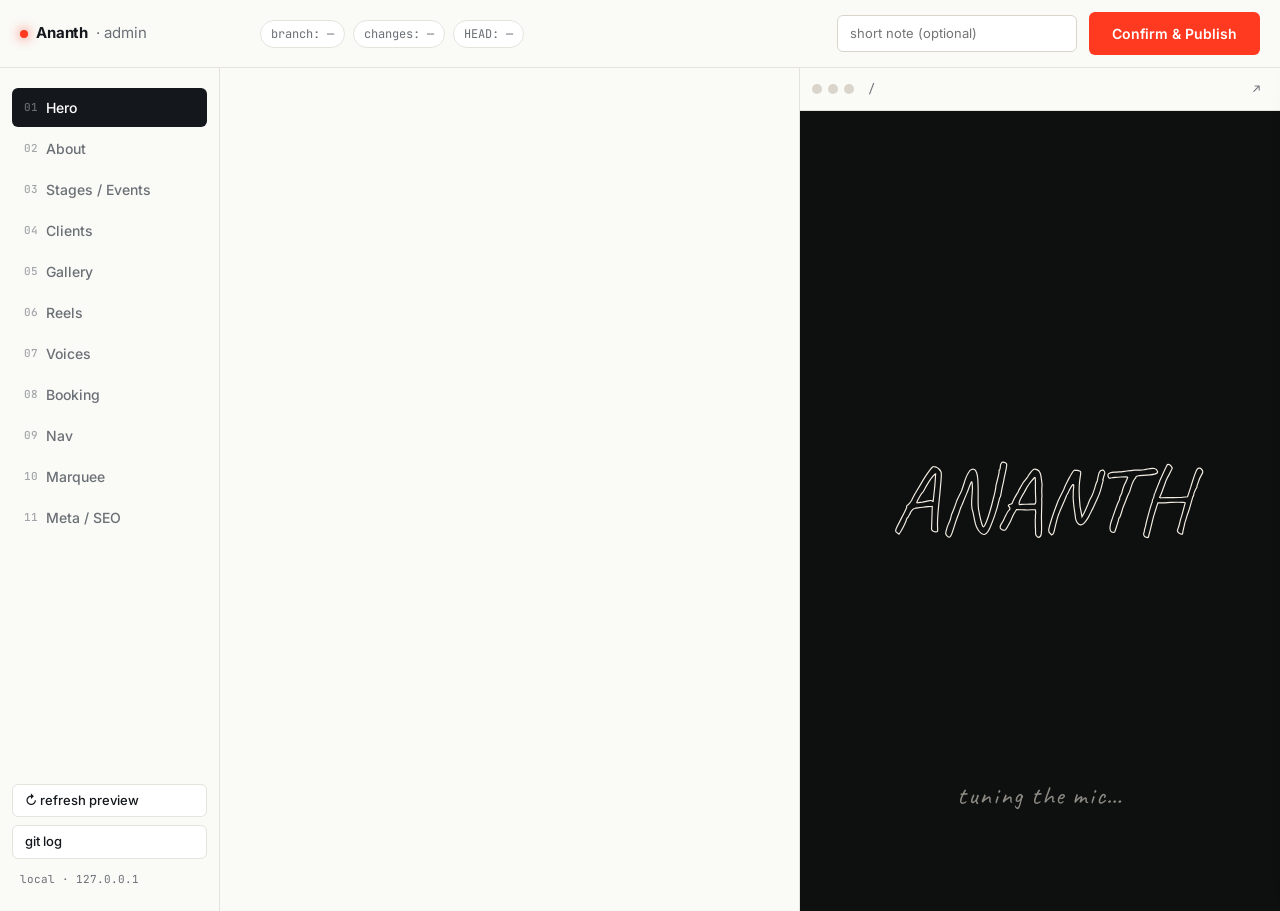
==== admin/index.html @ 7fa90a32 "admin: add admin editor + refactor to render from content.json" ====
<!doctype html>
<html lang="en">
<head>
<meta charset="utf-8" />
<meta name="viewport" content="width=device-width,initial-scale=1" />
<title>Ananth · Admin</title>
<link rel="preconnect" href="https://fonts.googleapis.com">
<link rel="preconnect" href="https://fonts.gstatic.com" crossorigin>
<link href="https://fonts.googleapis.com/css2?family=Inter:wght@400;500;600;700&family=JetBrains+Mono:wght@400;500&display=swap" rel="stylesheet">
<link rel="stylesheet" href="admin.css" />
</head>
<body>

<!-- Top bar -->
<header class="topbar">
  <div class="topbar__left">
    <span class="dot"></span>
    <strong>Ananth</strong>
    <span class="muted">· admin</span>
  </div>
  <div class="topbar__center" id="gitStatus">
    <span class="badge" id="badgeBranch">branch: —</span>
    <span class="badge" id="badgeDirty">changes: —</span>
    <span class="badge" id="badgeSha">HEAD: —</span>
  </div>
  <div class="topbar__right">
    <input type="text" id="noteInput" placeholder="short note (optional)" maxlength="60" />
    <button id="btnPublish" class="btn btn--publish" title="save · commit · push">
      <span class="btn__label">Confirm &amp; Publish</span>
      <span class="btn__spinner"></span>
    </button>
  </div>
</header>

<!-- Layout -->
<main class="layout">

  <!-- Sidebar sections -->
  <aside class="sidebar">
    <nav class="sections" id="sections">
      <button class="section-btn is-active" data-section="hero"><span>01</span> Hero</button>
      <button class="section-btn" data-section="about"><span>02</span> About</button>
      <button class="section-btn" data-section="stages"><span>03</span> Stages / Events</button>
      <button class="section-btn" data-section="clients"><span>04</span> Clients</button>
      <button class="section-btn" data-section="gallery"><span>05</span> Gallery</button>
      <button class="section-btn" data-section="reels"><span>06</span> Reels</button>
      <button class="section-btn" data-section="voices"><span>07</span> Voices</button>
      <button class="section-btn" data-section="book"><span>08</span> Booking</button>
      <button class="section-btn" data-section="nav"><span>09</span> Nav</button>
      <button class="section-btn" data-section="marquee"><span>10</span> Marquee</button>
      <button class="section-btn" data-section="meta"><span>11</span> Meta / SEO</button>
    </nav>

    <div class="sidebar__foot">
      <button class="btn btn--ghost btn--sm" id="btnRefreshPreview">↻ refresh preview</button>
      <button class="btn btn--ghost btn--sm" id="btnHistory">git log</button>
      <div class="hint">local · 127.0.0.1</div>
    </div>
  </aside>

  <!-- Form panel -->
  <section class="panel">
    <div class="panel__inner" id="form"></div>
  </section>

  <!-- Live preview -->
  <section class="preview">
    <div class="preview__bar">
      <span class="preview__dot"></span><span class="preview__dot"></span><span class="preview__dot"></span>
      <span class="preview__url">/</span>
      <button class="preview__btn" id="btnOpenNew" title="open in new tab">↗</button>
    </div>
    <iframe id="previewFrame" src="/?admin=1" title="Live preview"></iframe>
  </section>
</main>

<!-- Toast -->
<div class="toast" id="toast" aria-live="polite"></div>

<!-- History drawer -->
<div class="drawer" id="drawer" aria-hidden="true">
  <div class="drawer__head">
    <strong>Recent commits</strong>
    <button class="drawer__close" id="drawerClose" aria-label="close">×</button>
  </div>
  <ol class="drawer__list" id="drawerList"></ol>
</div>

<script src="admin.js"></script>
</body>
</html>
---- admin/admin.css ----
/* =========================================================
   Ananth · Admin (dashboard) — deliberately different from
   the portfolio itself: light, restrained, editorial.
   ========================================================= */

:root {
  --ink:       #14181c;
  --paper:     #fafaf7;
  --card:      #ffffff;
  --line:      #e6e3dc;
  --line-2:    #d9d5cb;
  --muted:     #6b7076;
  --accent:    #ff3a20;
  --accent-2:  #14181c;
  --ok:        #16a34a;
  --warn:      #b45309;
  --err:       #b91c1c;

  --font-sans: "Inter", system-ui, sans-serif;
  --font-mono: "JetBrains Mono", ui-monospace, "Menlo", monospace;

  --shadow-1: 0 1px 2px rgba(20,24,28,.04), 0 4px 12px rgba(20,24,28,.05);
  --shadow-2: 0 10px 40px -12px rgba(20,24,28,.18);

  --radius:  10px;
  --radius-sm: 6px;
}

* { box-sizing: border-box; }
html, body { margin: 0; padding: 0; }
body {
  font-family: var(--font-sans);
  color: var(--ink);
  background: var(--paper);
  font-size: 14px;
  line-height: 1.5;
  min-height: 100vh;
  -webkit-font-smoothing: antialiased;
}
img { max-width: 100%; display: block; }
button { font: inherit; color: inherit; cursor: pointer; background: none; border: 0; }
input, textarea, select { font: inherit; color: inherit; }
a { color: var(--ink); }

/* -------- top bar -------- */
.topbar {
  position: sticky; top: 0; z-index: 10;
  display: grid;
  grid-template-columns: 220px 1fr auto;
  align-items: center;
  gap: 20px;
  padding: 12px 20px;
  background: rgba(250,250,247,0.92);
  backdrop-filter: blur(10px);
  border-bottom: 1px solid var(--line);
}
.topbar__left { display: flex; align-items: center; gap: 8px; font-size: 15px; }
.topbar__left .dot { width: 8px; height: 8px; border-radius: 99px; background: var(--accent); box-shadow: 0 0 12px var(--accent); }
.topbar__left strong { font-weight: 700; letter-spacing: -0.01em; }
.muted { color: var(--muted); }

.topbar__center { display: flex; gap: 8px; align-items: center; overflow: hidden; }
.badge {
  display: inline-flex; align-items: center; gap: 6px;
  padding: 4px 10px;
  background: var(--card);
  border: 1px solid var(--line);
  border-radius: 999px;
  font-family: var(--font-mono);
  font-size: 12px;
  color: var(--muted);
  white-space: nowrap;
}
.badge.is-dirty { background: #fff7ed; color: var(--warn); border-color: #fed7aa; }
.badge.is-clean { background: #f0fdf4; color: var(--ok); border-color: #bbf7d0; }
.badge.is-ahead { background: #eff6ff; color: #1d4ed8; border-color: #bfdbfe; }

.topbar__right { display: flex; align-items: center; gap: 12px; }
#noteInput {
  padding: 8px 12px;
  border: 1px solid var(--line-2);
  background: var(--card);
  border-radius: var(--radius-sm);
  width: 240px;
  font-size: 13px;
}
#noteInput:focus { outline: 2px solid var(--accent); outline-offset: -1px; }

/* -------- buttons -------- */
.btn {
  padding: 10px 16px;
  border-radius: var(--radius-sm);
  font-weight: 500;
  border: 1px solid transparent;
  transition: background .18s, border-color .18s, color .18s, transform .12s;
  display: inline-flex; align-items: center; gap: 8px;
  position: relative;
}
.btn:active { transform: translateY(1px); }
.btn--publish {
  background: var(--accent);
  color: white;
  padding: 10px 22px;
  font-weight: 600;
}
.btn--publish:hover { background: #cc2a15; }
.btn--publish.is-loading .btn__label { opacity: .35; }
.btn--publish .btn__spinner {
  display: none;
  position: absolute; right: 14px;
  width: 14px; height: 14px;
  border: 2px solid rgba(255,255,255,.4);
  border-top-color: white;
  border-radius: 99px;
  animation: spin 0.8s linear infinite;
}
.btn--publish.is-loading .btn__spinner { display: inline-block; }
@keyframes spin { to { transform: rotate(360deg); } }

.btn--ghost { background: var(--card); border-color: var(--line); }
.btn--ghost:hover { border-color: var(--ink); }
.btn--sm { padding: 6px 12px; font-size: 13px; }
.btn--danger { color: var(--err); border-color: #fecaca; background: #fff1f2; }
.btn--danger:hover { background: #fee2e2; }

/* -------- layout -------- */
.layout {
  display: grid;
  grid-template-columns: 220px 1fr minmax(320px, 480px);
  min-height: calc(100vh - 57px);
}
@media (max-width: 1200px) {
  .layout { grid-template-columns: 200px 1fr; }
  .preview { display: none; }
}

/* -------- sidebar -------- */
.sidebar {
  border-right: 1px solid var(--line);
  padding: 20px 12px;
  display: flex;
  flex-direction: column;
  gap: 24px;
  background: var(--paper);
}
.sections { display: flex; flex-direction: column; gap: 2px; }
.section-btn {
  padding: 9px 12px;
  border-radius: var(--radius-sm);
  text-align: left;
  color: var(--muted);
  font-size: 14px;
  font-weight: 500;
  transition: background .15s, color .15s;
  display: flex;
  align-items: center;
  gap: 8px;
}
.section-btn span {
  font-family: var(--font-mono);
  font-size: 11px;
  color: var(--muted);
  opacity: .6;
}
.section-btn:hover { background: var(--card); color: var(--ink); }
.section-btn.is-active { background: var(--ink); color: white; }
.section-btn.is-active span { color: rgba(255,255,255,.6); }

.sidebar__foot { margin-top: auto; display: flex; flex-direction: column; gap: 8px; }
.hint { font-family: var(--font-mono); font-size: 11px; color: var(--muted); padding: 4px 8px; }

/* -------- panel (form) -------- */
.panel {
  padding: 24px 32px;
  overflow-y: auto;
  border-right: 1px solid var(--line);
  background: var(--paper);
}
.panel__inner { max-width: 780px; }

.section-head {
  display: flex;
  align-items: baseline;
  gap: 12px;
  margin-bottom: 24px;
  padding-bottom: 12px;
  border-bottom: 1px solid var(--line);
}
.section-head h2 {
  font-size: 22px;
  font-weight: 700;
  letter-spacing: -0.02em;
  margin: 0;
}
.section-head .sub {
  color: var(--muted);
  font-size: 13px;
}

/* Field styling */
.field { margin-bottom: 20px; }
.field__label {
  display: block;
  font-size: 12px;
  font-weight: 600;
  text-transform: uppercase;
  letter-spacing: 0.06em;
  color: var(--muted);
  margin-bottom: 6px;
}
.field__hint { font-size: 12px; color: var(--muted); margin-top: 4px; }

.input, .textarea {
  width: 100%;
  padding: 10px 12px;
  border: 1px solid var(--line-2);
  border-radius: var(--radius-sm);
  background: var(--card);
  font-size: 14px;
  transition: border-color .18s, box-shadow .18s;
}
.input:focus, .textarea:focus {
  outline: none;
  border-color: var(--ink);
  box-shadow: 0 0 0 3px rgba(20,24,28,.08);
}
.textarea { min-height: 96px; resize: vertical; line-height: 1.6; font-family: var(--font-sans); }
.select { padding: 8px 10px; border: 1px solid var(--line-2); border-radius: var(--radius-sm); background: var(--card); font-size: 13px; }

.grid-2 { display: grid; grid-template-columns: 1fr 1fr; gap: 12px; }
.grid-3 { display: grid; grid-template-columns: repeat(3, 1fr); gap: 12px; }
@media (max-width: 720px) { .grid-2, .grid-3 { grid-template-columns: 1fr; } }

/* List blocks (events, gallery, etc.) */
.list { margin-bottom: 24px; }
.list__head {
  display: flex;
  justify-content: space-between;
  align-items: center;
  margin-bottom: 12px;
}
.list__title { font-size: 14px; font-weight: 600; }

.item {
  display: grid;
  grid-template-columns: auto 1fr auto;
  gap: 12px;
  padding: 12px;
  border: 1px solid var(--line);
  border-radius: var(--radius);
  background: var(--card);
  margin-bottom: 8px;
  transition: box-shadow .18s, border-color .18s;
}
.item:hover { border-color: var(--line-2); box-shadow: var(--shadow-1); }
.item.is-dragging { opacity: 0.4; }
.item.is-drag-over { border-color: var(--accent); border-style: dashed; }
.item__handle {
  cursor: grab;
  color: var(--muted);
  padding: 6px 4px;
  align-self: start;
  user-select: none;
}
.item__handle:active { cursor: grabbing; }
.item__body { min-width: 0; display: flex; flex-direction: column; gap: 8px; }
.item__actions { display: flex; gap: 4px; align-self: start; }
.item__actions button {
  padding: 6px;
  border-radius: 6px;
  color: var(--muted);
  width: 28px; height: 28px;
  display: grid; place-items: center;
}
.item__actions button:hover { background: var(--paper); color: var(--ink); }
.item__actions .icon-del:hover { background: #fee2e2; color: var(--err); }

.item__thumb {
  width: 64px; height: 64px;
  object-fit: cover;
  border-radius: 6px;
  border: 1px solid var(--line);
  background: var(--paper);
}
.item__preview {
  width: 64px; height: 64px;
  border-radius: 6px;
  border: 1px solid var(--line);
  background: var(--paper);
  overflow: hidden;
}
.item__preview video { width: 100%; height: 100%; object-fit: cover; }

/* Add-item button */
.add-btn {
  width: 100%;
  padding: 12px;
  border: 1.5px dashed var(--line-2);
  border-radius: var(--radius);
  color: var(--muted);
  font-weight: 500;
  transition: all .18s;
  background: transparent;
}
.add-btn:hover { border-color: var(--ink); color: var(--ink); background: var(--card); }

/* Upload dropzone */
.dropzone {
  padding: 24px;
  border: 2px dashed var(--line-2);
  border-radius: var(--radius);
  background: var(--card);
  text-align: center;
  color: var(--muted);
  transition: all .18s;
  cursor: pointer;
  margin-bottom: 16px;
}
.dropzone:hover, .dropzone.is-over {
  border-color: var(--accent);
  background: #fff5f3;
  color: var(--ink);
}
.dropzone strong { color: var(--ink); }
.dropzone__hint { font-size: 12px; margin-top: 6px; }

/* Chip preview (for image / video picker) */
.pick-image {
  display: grid;
  grid-template-columns: auto 1fr;
  gap: 10px;
  align-items: center;
}
.pick-image__thumb {
  width: 60px; height: 60px;
  border-radius: 6px;
  border: 1px solid var(--line);
  object-fit: cover;
  background: var(--paper);
}
.pick-image__input { flex: 1; }

/* -------- preview -------- */
.preview {
  background: #eef0f1;
  display: flex;
  flex-direction: column;
  overflow: hidden;
  min-width: 320px;
}
.preview__bar {
  display: flex;
  align-items: center;
  gap: 6px;
  padding: 8px 12px;
  border-bottom: 1px solid var(--line);
  background: var(--paper);
  font-family: var(--font-mono);
  font-size: 12px;
  color: var(--muted);
}
.preview__dot { width: 10px; height: 10px; border-radius: 99px; background: #d9d5cb; }
.preview__url { margin-left: 8px; }
.preview__btn { margin-left: auto; padding: 4px 8px; border-radius: 6px; }
.preview__btn:hover { background: var(--line); }
#previewFrame {
  flex: 1;
  width: 100%;
  border: 0;
  background: #0e1010;
}

/* -------- toast -------- */
.toast {
  position: fixed;
  bottom: 24px; left: 50%;
  transform: translateX(-50%) translateY(10px);
  min-width: 300px;
  max-width: 560px;
  padding: 14px 20px;
  border-radius: 10px;
  background: var(--ink);
  color: white;
  font-size: 14px;
  box-shadow: var(--shadow-2);
  opacity: 0;
  visibility: hidden;
  transition: opacity .3s ease, transform .3s ease, visibility .3s;
  z-index: 100;
}
.toast.is-visible { opacity: 1; visibility: visible; transform: translateX(-50%) translateY(0); }
.toast.is-ok  { background: #14532d; }
.toast.is-warn{ background: #7c2d12; }
.toast.is-err { background: #7f1d1d; }
.toast strong { font-weight: 600; }
.toast .sha {
  display: inline-block;
  padding: 2px 6px;
  background: rgba(255,255,255,.12);
  border-radius: 4px;
  font-family: var(--font-mono);
  font-size: 12px;
  margin-left: 6px;
}

/* -------- history drawer -------- */
.drawer {
  position: fixed;
  top: 57px; right: 0; bottom: 0;
  width: min(420px, 92vw);
  background: var(--card);
  border-left: 1px solid var(--line);
  padding: 20px 24px;
  overflow-y: auto;
  box-shadow: var(--shadow-2);
  transform: translateX(105%);
  transition: transform .3s ease;
  z-index: 20;
}
.drawer.is-open { transform: translateX(0); }
.drawer__head { display: flex; justify-content: space-between; align-items: center; margin-bottom: 16px; }
.drawer__close { font-size: 22px; padding: 4px 12px; border-radius: 6px; color: var(--muted); }
.drawer__close:hover { background: var(--paper); color: var(--ink); }
.drawer__list li {
  padding: 10px 12px;
  border-bottom: 1px solid var(--line);
  font-size: 13px;
}
.drawer__list li:last-child { border-bottom: 0; }
.drawer__list .sha { font-family: var(--font-mono); font-size: 11px; color: var(--muted); }
.drawer__list .subject { display: block; font-weight: 500; margin-top: 2px; }
.drawer__list .ts { font-family: var(--font-mono); font-size: 11px; color: var(--muted); }

/* Empty state */
.empty { text-align: center; color: var(--muted); padding: 40px; }
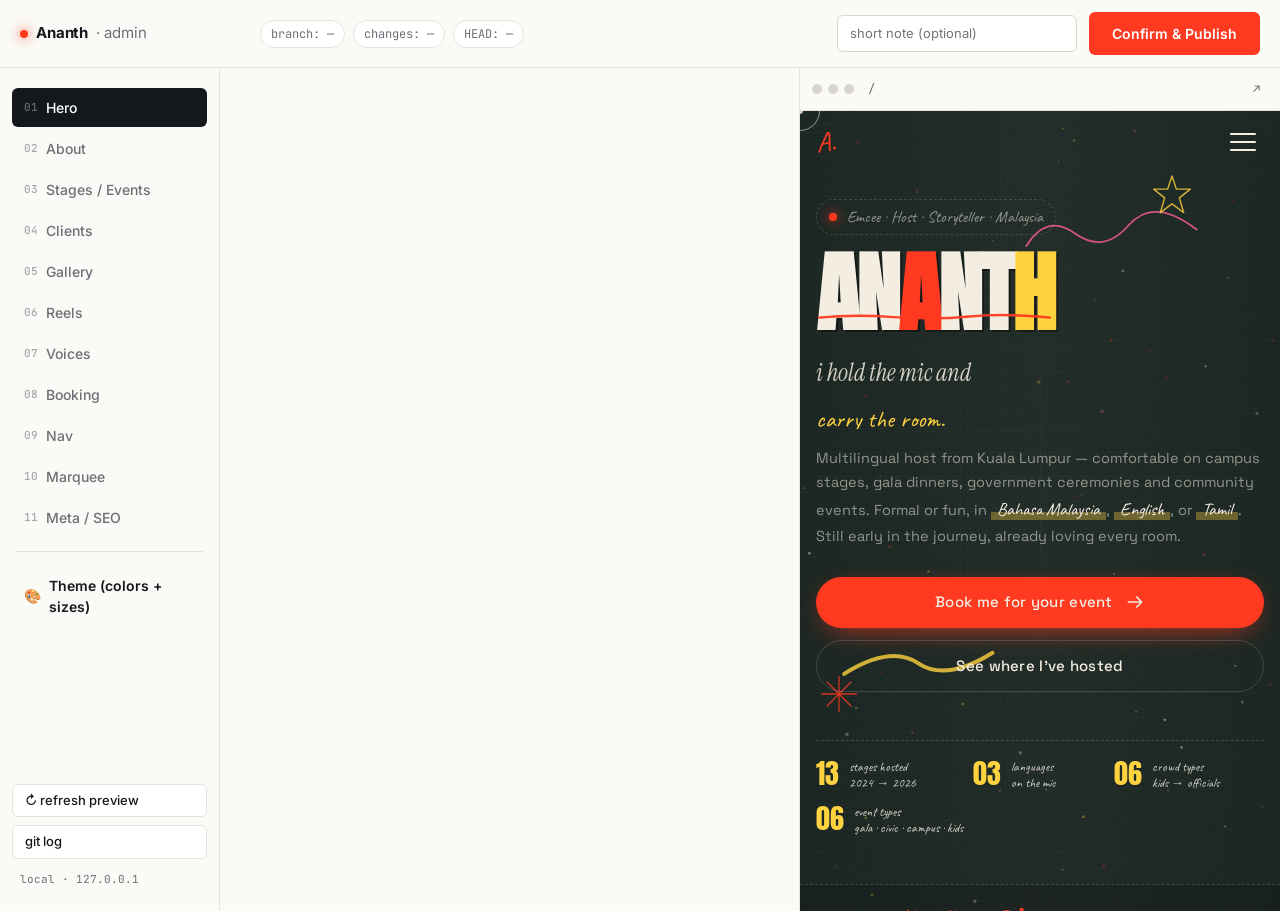
==== commit f4176934: "admin: bigger stats + types-of-events + theme editor (colors + sizes)" ====
--- a/admin/index.html
+++ b/admin/index.html
@@ -49,6 +49,8 @@
       <button class="section-btn" data-section="nav"><span>09</span> Nav</button>
       <button class="section-btn" data-section="marquee"><span>10</span> Marquee</button>
       <button class="section-btn" data-section="meta"><span>11</span> Meta / SEO</button>
+      <div class="sidebar__divider"></div>
+      <button class="section-btn section-btn--theme" data-section="theme"><span>🎨</span> Theme (colors + sizes)</button>
     </nav>
 
     <div class="sidebar__foot">
--- a/admin/admin.css
+++ b/admin/admin.css
@@ -433,3 +433,114 @@
 
 /* Empty state */
 .empty { text-align: center; color: var(--muted); padding: 40px; }
+
+/* -------- Theme section -------- */
+.sidebar__divider {
+  height: 1px;
+  background: var(--line);
+  margin: 12px 4px;
+}
+.section-btn--theme {
+  color: var(--ink);
+  font-weight: 600;
+}
+.section-btn--theme span {
+  font-size: 14px;
+  opacity: 1;
+}
+
+.theme-heading {
+  font-size: 14px;
+  font-weight: 700;
+  text-transform: uppercase;
+  letter-spacing: 0.08em;
+  color: var(--muted);
+  margin: 0 0 16px;
+}
+.theme-actions {
+  display: flex;
+  gap: 12px;
+  align-items: center;
+  flex-wrap: wrap;
+  margin-bottom: 24px;
+  padding: 12px 16px;
+  background: #fff8e6;
+  border: 1px solid #fde68a;
+  border-radius: var(--radius-sm);
+}
+.theme-actions .hint {
+  padding: 0;
+  color: #78350f;
+}
+
+.theme-list {
+  display: flex;
+  flex-direction: column;
+  gap: 4px;
+}
+.theme-row {
+  display: grid;
+  grid-template-columns: 1fr auto;
+  align-items: center;
+  gap: 20px;
+  padding: 12px 14px;
+  border-radius: var(--radius-sm);
+  border: 1px solid transparent;
+  transition: background .15s, border-color .15s;
+}
+.theme-row:hover {
+  background: var(--card);
+  border-color: var(--line);
+}
+.theme-row__lbl { display: flex; flex-direction: column; gap: 2px; cursor: pointer; }
+.theme-row__lbl strong { font-size: 14px; font-weight: 600; }
+.theme-row__lbl .muted { font-family: var(--font-mono); font-size: 11px; }
+
+.theme-row__control--color {
+  display: flex;
+  gap: 8px;
+  align-items: center;
+}
+.theme-color {
+  width: 42px; height: 42px;
+  padding: 0;
+  border: 1px solid var(--line-2);
+  border-radius: 8px;
+  background: none;
+  cursor: pointer;
+}
+.theme-color::-webkit-color-swatch-wrapper { padding: 2px; border-radius: 6px; }
+.theme-color::-webkit-color-swatch { border: 0; border-radius: 5px; }
+.theme-color::-moz-color-swatch { border: 0; border-radius: 5px; }
+.theme-color-hex {
+  width: 96px;
+  font-family: var(--font-mono);
+  font-size: 12px;
+  padding: 8px 10px;
+  text-transform: lowercase;
+}
+
+.theme-row__control--size {
+  display: flex;
+  align-items: center;
+  gap: 6px;
+  background: var(--card);
+  border: 1px solid var(--line-2);
+  border-radius: var(--radius-sm);
+  padding: 2px 12px 2px 4px;
+}
+.theme-size {
+  width: 72px;
+  border: 0 !important;
+  background: transparent;
+  font-family: var(--font-mono);
+  font-size: 14px;
+  text-align: right;
+  padding: 8px 4px !important;
+  box-shadow: none !important;
+}
+.theme-unit {
+  font-family: var(--font-mono);
+  font-size: 12px;
+  color: var(--muted);
+}
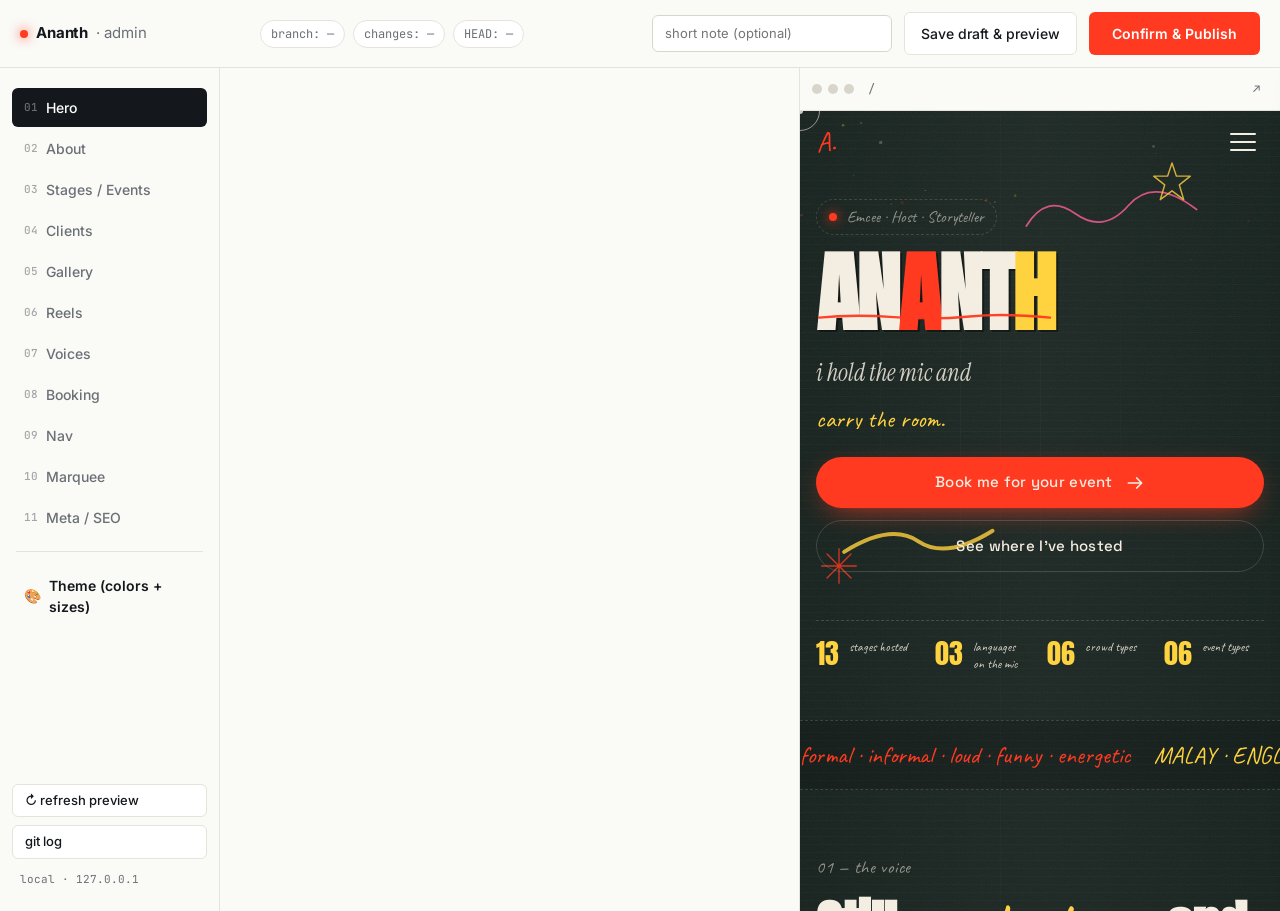
==== commit a55211db: "admin: tidy up · no visible changes" ====
--- a/admin/index.html
+++ b/admin/index.html
@@ -25,6 +25,9 @@
   </div>
   <div class="topbar__right">
     <input type="text" id="noteInput" placeholder="short note (optional)" maxlength="60" />
+    <button id="btnSaveDraft" class="btn btn--ghost" title="save locally + refresh preview (no commit, no push)">
+      Save draft &amp; preview
+    </button>
     <button id="btnPublish" class="btn btn--publish" title="save · commit · push">
       <span class="btn__label">Confirm &amp; Publish</span>
       <span class="btn__spinner"></span>
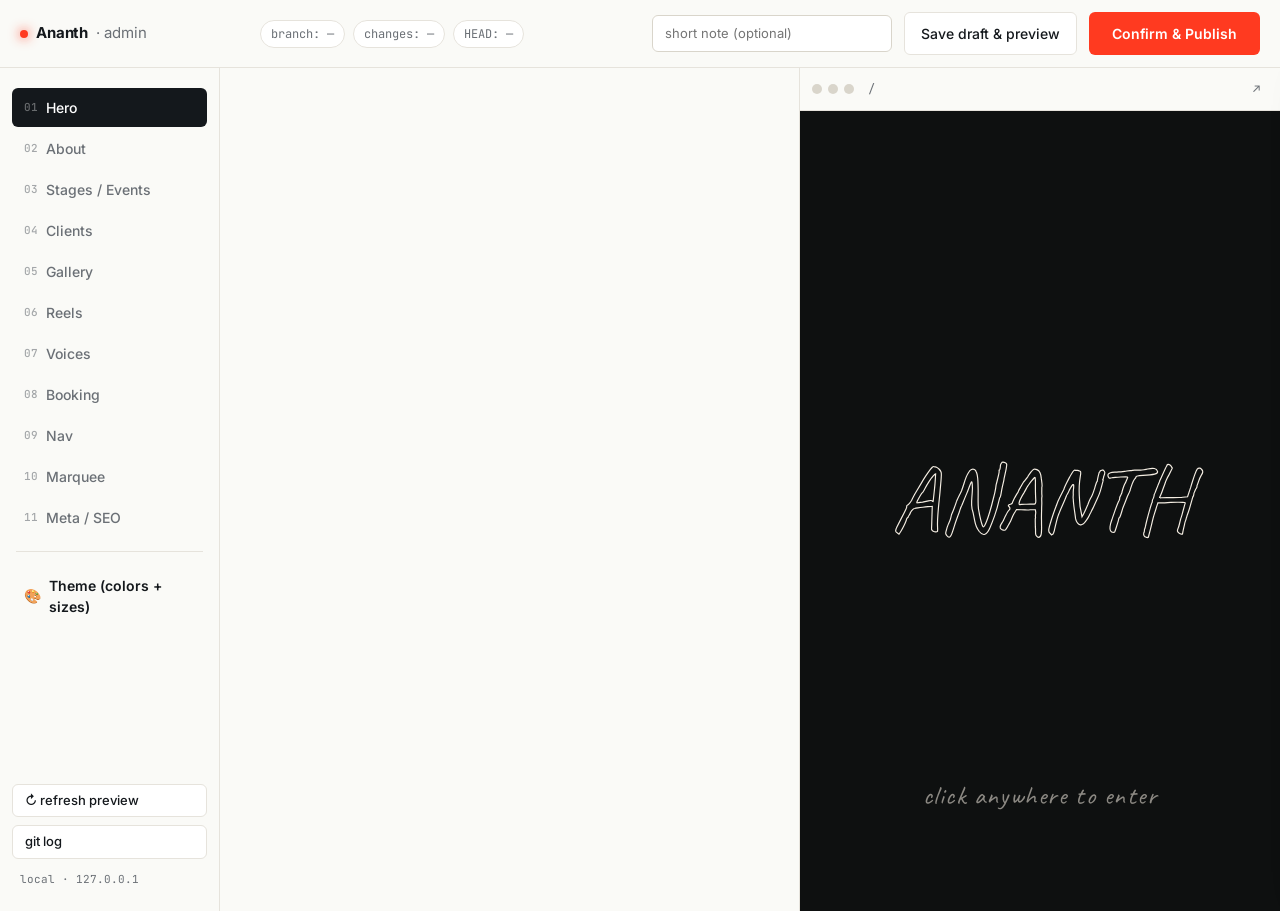
==== commit 3ae0a994: "add music, favicon, click-to-enter loader + reels/timeline fixes" ====
--- a/admin/index.html
+++ b/admin/index.html
@@ -75,7 +75,7 @@
       <span class="preview__url">/</span>
       <button class="preview__btn" id="btnOpenNew" title="open in new tab">↗</button>
     </div>
-    <iframe id="previewFrame" src="/?admin=1" title="Live preview"></iframe>
+    <iframe id="previewFrame" src="/?admin=1" title="Live preview" allow="autoplay; fullscreen"></iframe>
   </section>
 </main>
 
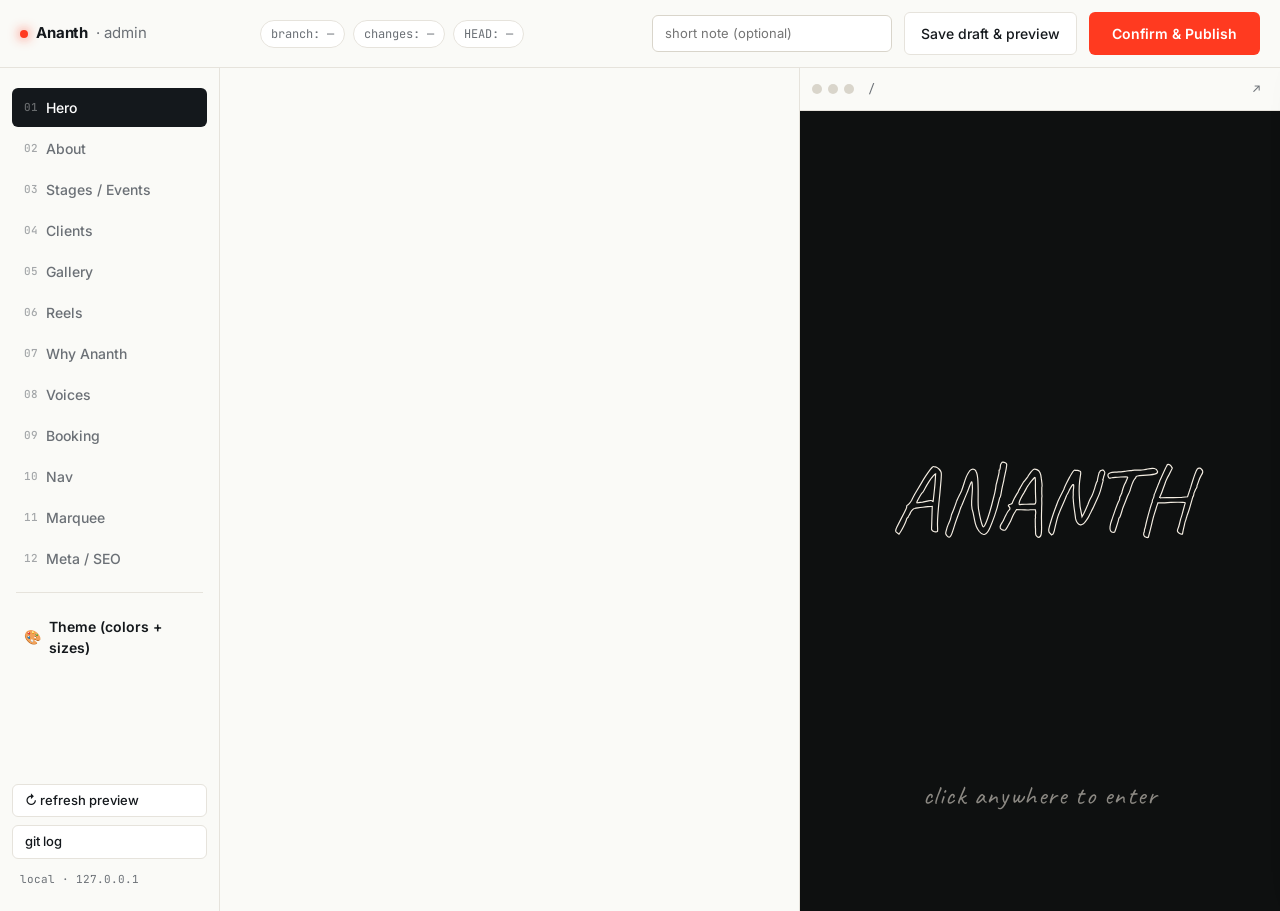
==== commit 4097cbf8: "admin: tidy up · no visible changes" ====
--- a/admin/index.html
+++ b/admin/index.html
@@ -47,11 +47,12 @@
       <button class="section-btn" data-section="clients"><span>04</span> Clients</button>
       <button class="section-btn" data-section="gallery"><span>05</span> Gallery</button>
       <button class="section-btn" data-section="reels"><span>06</span> Reels</button>
-      <button class="section-btn" data-section="voices"><span>07</span> Voices</button>
-      <button class="section-btn" data-section="book"><span>08</span> Booking</button>
-      <button class="section-btn" data-section="nav"><span>09</span> Nav</button>
-      <button class="section-btn" data-section="marquee"><span>10</span> Marquee</button>
-      <button class="section-btn" data-section="meta"><span>11</span> Meta / SEO</button>
+      <button class="section-btn" data-section="why"><span>07</span> Why Ananth</button>
+      <button class="section-btn" data-section="voices"><span>08</span> Voices</button>
+      <button class="section-btn" data-section="book"><span>09</span> Booking</button>
+      <button class="section-btn" data-section="nav"><span>10</span> Nav</button>
+      <button class="section-btn" data-section="marquee"><span>11</span> Marquee</button>
+      <button class="section-btn" data-section="meta"><span>12</span> Meta / SEO</button>
       <div class="sidebar__divider"></div>
       <button class="section-btn section-btn--theme" data-section="theme"><span>🎨</span> Theme (colors + sizes)</button>
     </nav>
